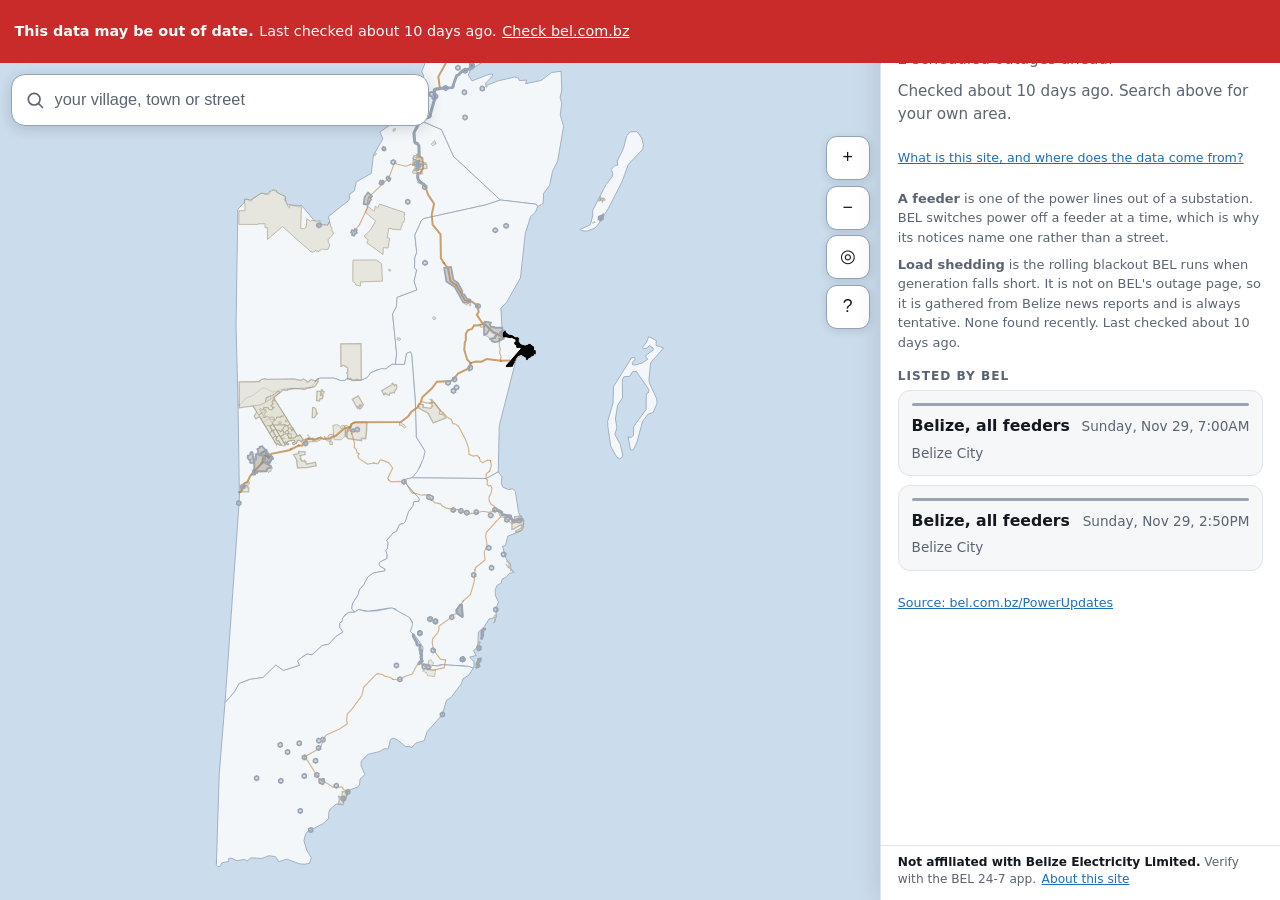
==== index.html @ ad86143f "data: refresh 2026-11-26T00:27Z" ====
<!doctype html>
<html lang="en">
<head>
<meta charset="utf-8">
<meta name="viewport" content="width=device-width, initial-scale=1, viewport-fit=cover">
<title>Belize power outages</title>
<meta name="description" content="Which BEL feeders have a scheduled power outage in Belize, and when. Compiled from BEL's public notices.">
<meta name="color-scheme" content="light dark">
<link rel="stylesheet" href="style.css?v=7419c476">
<link rel="icon" href="data:image/svg+xml,<svg xmlns='http://www.w3.org/2000/svg' viewBox='0 0 16 16'><text y='14' font-size='14'>&#9889;</text></svg>">
</head>
<body>

<div id="app">

  <main id="mapWrap">
    <svg id="map" role="img" aria-label="Map of Belize showing electricity feeder service areas">
      <g id="layerDistricts"></g>
      <g id="layerPlaces"></g>
      <g id="layerRoads"></g>
      <g id="layerFeeders"></g>
      <g id="layerPoints"></g>
      <g id="layerFeederLabels"></g>
      <g id="layerRoadLabels"></g>
      <g id="layerLabels"></g>
      <g id="layerPin"></g>
    </svg>
  </main>

  <div id="stale" class="banner" hidden>
    <strong>This data may be out of date.</strong>
    <span id="staleWhen"></span>
    <a id="staleLink" href="https://www.bel.com.bz/PowerUpdates/" rel="noopener">Check bel.com.bz</a>
  </div>

  <div class="topbar">
    <div class="searchwrap">
      <svg class="mag" viewBox="0 0 24 24" aria-hidden="true"><circle cx="11" cy="11" r="7"/><path d="M16.5 16.5 21 21"/></svg>
      <input id="q" type="search" autofocus autocomplete="off" autocapitalize="off"
             spellcheck="false" placeholder="your village, town or street"
             aria-label="Search for your village, town or street"
             role="combobox" aria-expanded="false" aria-controls="results">
      <button id="clear" type="button" aria-label="Clear search" hidden>&times;</button>
    </div>
    <ul id="results" role="listbox" hidden></ul>
  </div>

  <div class="mapctl">
    <button id="zin"  type="button" aria-label="Zoom in">+</button>
    <button id="zout" type="button" aria-label="Zoom out">&minus;</button>
    <button id="zfit" type="button" aria-label="Reset the map">&#9678;</button>
    <button id="legendBtn" type="button" aria-expanded="false" aria-controls="legend" aria-label="Map key">?</button>
  </div>

  <ul class="legend" id="legend" aria-label="Map key" hidden>
    <li><i class="sw off"></i>Off now</li>
    <li><i class="sw today"></i>Off today</li>
    <li><i class="sw soon"></i>Scheduled</li>
    <li><i class="sw none"></i>Nothing listed</li>
  </ul>

  <section id="sheet" class="sheet" aria-label="Outage details">
    <button id="grab" class="grab" type="button" aria-label="Expand or collapse the panel"><span></span></button>
    <div id="sheetBody" class="sheetbody" aria-live="polite"></div>
    <p class="disclaim">
      <strong>Not affiliated with Belize Electricity Limited.</strong>
      Verify with the BEL 24-7 app.
      <a class="linky" href="about.html">About this site</a>
    </p>
  </section>

</div>

<script src="vendor/fuse.min.js"></script>
<script src="data/bundle.js?v=7419c476"></script>
<script src="app.js?v=7419c476"></script>
</body>
</html>
---- style.css ----
/* Belize power outages. Map fills the screen, the answer rides over it in a
   sheet. Mobile first, 44px minimum tap targets. */

:root {
  --bg:#f6f7f9; --panel:#fff; --ink:#14181f; --dim:#5a6472; --line:#dfe4ea;
  --sea:#cbdcec; --land:#f4f7fa; --border:#93a3b5;
  --built:#e2e0d3; --builtline:#a89f88; --road:#c08a4a; --roadink:#7a5423;
  --off:#c92a2a; --today:#b45309; --soon:#1c6fb8; --none:#9aa5b4;
  --offbg:rgba(201,42,42,.55); --todaybg:rgba(180,83,9,.52);
  --soonbg:rgba(28,111,184,.46); --nonebg:rgba(120,133,150,.26);
  --focus:#1c6fb8;
  --shadow:0 -2px 24px rgba(16,24,40,.14);
  --chip:#eef1f5;
}
@media (prefers-color-scheme: dark) {
  :root {
    --bg:#0e1116; --panel:#171b22; --ink:#e8ecf2; --dim:#9aa5b4; --line:#2a313c;
    --sea:#0b0f14; --land:#1c222b; --border:#39424f;
    --built:#2b3340; --builtline:#4d5a6b; --road:#9a7248; --roadink:#d9a86a;
    --off:#ff6b6b; --today:#f0a04b; --soon:#69b3ff; --none:#6b7684;
    --offbg:rgba(255,107,107,.52); --todaybg:rgba(240,160,75,.48);
    --soonbg:rgba(105,179,255,.44); --nonebg:rgba(125,138,155,.26);
    --focus:#69b3ff;
    --shadow:0 -2px 24px rgba(0,0,0,.5);
    --chip:#222833;
  }
}

* { box-sizing:border-box; }
/* Any rule that sets display would otherwise beat the browser's [hidden]. */
[hidden] { display:none !important; }
html, body { margin:0; padding:0; height:100%; overflow:hidden; }
body {
  background:var(--bg); color:var(--ink);
  font:16px/1.5 system-ui, -apple-system, "Segoe UI", Roboto, Helvetica, Arial, sans-serif;
  -webkit-text-size-adjust:100%;
}
a { color:var(--soon); }
:focus-visible { outline:3px solid var(--focus); outline-offset:2px; }

#app { position:fixed; inset:0; overflow:hidden; }

/* ------------------------------------------------------------------ map */
#mapWrap { position:absolute; inset:0; }
#map { width:100%; height:100%; display:block; touch-action:none; background:var(--sea); }

.district { fill:var(--land); stroke:var(--border); stroke-width:.8; vector-effect:non-scaling-stroke; }
.place { fill:var(--built); stroke:var(--builtline); stroke-width:1;
         vector-effect:non-scaling-stroke; opacity:.7; }
.place.city { stroke-width:1.6; }
.place.town { stroke-width:1.3; }
.place.suburb, .place.neighbourhood { opacity:.6; }
.road { fill:none; stroke:var(--road); vector-effect:non-scaling-stroke; stroke-linecap:round; }
.road { opacity:.8; }
.road.trunk { stroke-width:2; }
.road.primary { stroke-width:1.2; opacity:.6; }
/* The feeder is what this map is for, so it outranks the settlement and road
   detail underneath it. A feeder with an outage is heavier again and carries a
   soft halo so it separates from the land at any zoom. */
.feeder { stroke-width:2.2; vector-effect:non-scaling-stroke; cursor:pointer;
          stroke-linejoin:round; }
.feeder.none  { fill:var(--nonebg);  stroke:var(--none); stroke-width:1.6; }
.feeder.soon  { fill:var(--soonbg);  stroke:var(--soon);  stroke-width:3.2; }
.feeder.today { fill:var(--todaybg); stroke:var(--today); stroke-width:3.2; }
.feeder.off   { fill:var(--offbg);   stroke:var(--off);   stroke-width:3.6; }
.feeder.soon, .feeder.today, .feeder.off {
  filter:drop-shadow(0 0 3px rgba(0,0,0,.35));
}
.feeder.line  { fill:none; stroke-width:5; }
.feeder.sel   { stroke-width:5; filter:drop-shadow(0 0 5px rgba(0,0,0,.5)); }
.feeder:focus-visible { outline:none; stroke-width:5; }
.dot { fill:var(--ink); opacity:.32; }
.pin { fill:none; stroke:var(--ink); vector-effect:non-scaling-stroke; }
.pin-core { fill:var(--ink); }
.plabel, .rlabel {
  paint-order:stroke; stroke:var(--sea); stroke-linejoin:round;
  text-anchor:middle; pointer-events:none;
  font-family:system-ui, -apple-system, "Segoe UI", Roboto, sans-serif;
}
.plabel { fill:var(--ink); }
.plabel.city, .plabel.town { font-weight:700; }
.rlabel { fill:var(--roadink); font-weight:600; letter-spacing:.02em; }
.flabel {
  paint-order:stroke; stroke:var(--panel); stroke-linejoin:round;
  text-anchor:middle; pointer-events:none; font-weight:700; letter-spacing:.01em;
  font-family:system-ui, -apple-system, "Segoe UI", Roboto, sans-serif;
}
.flabel.none  { fill:var(--dim); }
.flabel.soon  { fill:var(--soon); }
.flabel.today { fill:var(--today); }
.flabel.off   { fill:var(--off); }
.flabel.cancelled { fill:var(--dim); }

/* -------------------------------------------------------------- top bar */
.banner {
  position:absolute; top:0; left:0; right:0; z-index:40;
  background:var(--off); color:#fff; padding:.6rem .9rem; font-size:.9rem;
  display:flex; flex-wrap:wrap; gap:.35rem; align-items:baseline;
}
.banner a { color:#fff; min-height:44px; display:inline-flex; align-items:center; }

.topbar { position:absolute; top:0; left:0; right:0; z-index:30; padding:.6rem .7rem 0; }
.banner:not([hidden]) ~ .topbar { top:var(--banner-h, 52px); }

.searchwrap {
  position:relative; display:flex; align-items:center;
  background:var(--panel); border:1px solid var(--border); border-radius:14px;
  box-shadow:0 3px 14px rgba(16,24,40,.16);
}
.mag {
  width:20px; height:20px; margin-left:.8rem; flex:0 0 auto;
  fill:none; stroke:var(--dim); stroke-width:2; stroke-linecap:round;
}
#q {
  flex:1 1 auto; min-width:0; min-height:50px; padding:.6rem .6rem;
  font-size:1.02rem; color:var(--ink);
  background:none; border:0; -webkit-appearance:none; outline:none;
}
#q::placeholder { color:var(--dim); }
#q::-webkit-search-cancel-button { display:none; }
#clear {
  width:44px; height:44px; flex:0 0 auto; margin-right:.15rem;
  border:0; background:none; color:var(--dim); font-size:1.55rem; line-height:1; cursor:pointer;
}
#results {
  margin:.4rem 0 0; padding:.25rem; list-style:none; max-height:56vh; overflow-y:auto;
  background:var(--panel); border:1px solid var(--border); border-radius:12px;
  box-shadow:0 10px 28px rgba(16,24,40,.22);
}
#results li {
  padding:.7rem .75rem; min-height:44px; border-radius:8px; cursor:pointer;
  display:flex; justify-content:space-between; gap:.6rem; align-items:center;
}
#results li[aria-selected="true"], #results li:hover { background:var(--chip); }
#results .where { color:var(--dim); font-size:.8rem; white-space:nowrap; }
#results .none { color:var(--dim); cursor:default; }

/* --------------------------------------------------------- map controls */
.mapctl {
  position:absolute; right:.65rem; z-index:25;
  top:72px; display:flex; flex-direction:column; gap:.35rem;
}
.banner:not([hidden]) ~ .mapctl { top:calc(var(--banner-h, 52px) + 72px); }
.mapctl button {
  width:44px; height:44px; font-size:1.1rem; line-height:1;
  background:var(--panel); color:var(--ink);
  border:1px solid var(--border); border-radius:11px; cursor:pointer;
  box-shadow:0 2px 8px rgba(16,24,40,.12);
}

.legend {
  position:absolute; right:.65rem; top:72px; z-index:26;
  margin:0; padding:.55rem .7rem; list-style:none;
  display:flex; flex-direction:column; gap:.4rem;
  background:var(--panel); border:1px solid var(--border); border-radius:11px;
  font-size:.82rem; color:var(--dim); box-shadow:0 6px 18px rgba(16,24,40,.18);
}
.banner:not([hidden]) ~ .legend { top:calc(var(--banner-h, 52px) + 72px); }
.legend li { display:flex; align-items:center; gap:.45rem; }
.sw { width:14px; height:14px; border-radius:4px; border:1.5px solid; display:inline-block; flex:0 0 auto; }
.sw.off { background:var(--offbg); border-color:var(--off); }
.sw.today { background:var(--todaybg); border-color:var(--today); }
.sw.soon { background:var(--soonbg); border-color:var(--soon); }
.sw.none { background:var(--nonebg); border-color:var(--none); }

/* ---------------------------------------------------------------- sheet */
.sheet {
  position:absolute; left:0; right:0; bottom:0; z-index:35;
  height:var(--sheet-h, 44dvh);
  display:flex; flex-direction:column;
  background:var(--panel); border-top:1px solid var(--line);
  border-radius:18px 18px 0 0; box-shadow:var(--shadow);
  transition:height .22s cubic-bezier(.22,.61,.36,1);
  padding-bottom:env(safe-area-inset-bottom);
}
.sheet.dragging { transition:none; }
.grab {
  flex:0 0 auto; width:100%; height:30px; padding:0; border:0; background:none;
  cursor:grab; touch-action:none; display:flex; align-items:center; justify-content:center;
}
.grab span { display:block; width:42px; height:5px; border-radius:3px; background:var(--border); }
.sheetbody { flex:1 1 auto; overflow-y:auto; padding:0 1.05rem .4rem; -webkit-overflow-scrolling:touch; }
.disclaim {
  flex:0 0 auto; margin:0; padding:.5rem 1.05rem .7rem;
  border-top:1px solid var(--line); color:var(--dim); font-size:.76rem; line-height:1.45;
}
.disclaim strong { color:var(--ink); font-weight:600; }
.linky {
  border:0; background:none; padding:0 .1rem; font:inherit; color:var(--soon);
  text-decoration:underline; cursor:pointer;
}

/* ------------------------------------------------------- sheet contents */
.status { margin:.1rem 0 .15rem; font-size:1.5rem; font-weight:750; letter-spacing:-.02em; line-height:1.15; }
.status.off { color:var(--off); }
.status.today { color:var(--today); }
.status.soon { color:var(--soon); }
.status.clear { color:var(--ink); }
.status.cancelled { color:var(--dim); }
.where2 { margin:0 0 .1rem; font-size:.82rem; color:var(--dim); text-transform:uppercase; letter-spacing:.06em; font-weight:600; }
.sub { margin:.15rem 0 .6rem; color:var(--dim); font-size:.95rem; }

.chips { display:flex; flex-wrap:wrap; gap:.35rem; margin:.1rem 0 .7rem; }
.chip {
  display:inline-flex; align-items:center; gap:.35rem;
  padding:.28rem .6rem; border-radius:999px; font-size:.78rem; font-weight:600;
  background:var(--chip); color:var(--dim); border:1px solid transparent;
}
.chip.unscheduled { color:var(--off); border-color:var(--off); background:none; }
.chip.planned { color:var(--soon); border-color:var(--soon); background:none; }
.chip.cancelled { color:var(--today); border-color:var(--today); background:none; }
.chip.tentative { color:var(--today); border-color:var(--today); background:none;
                  text-transform:none; letter-spacing:0; }
.card.tentative { border-style:dashed; }
.card .chip { margin:0 0 .4rem; }

.card {
  border:1px solid var(--line); border-radius:12px; padding:.75rem .8rem;
  margin:0 0 .55rem; background:var(--bg); cursor:pointer; width:100%; text-align:left;
  display:block; font:inherit; color:inherit;
}
.card:hover { border-color:var(--border); }
.card .cardtop { display:flex; justify-content:space-between; gap:.5rem; align-items:baseline; }
.card .who { font-weight:650; font-size:.98rem; }
.card .when { font-size:.85rem; color:var(--dim); white-space:nowrap; }
.card .areas { margin:.3rem 0 0; font-size:.85rem; color:var(--dim);
  display:-webkit-box; -webkit-line-clamp:2; -webkit-box-orient:vertical; overflow:hidden; }
.card .bar { height:3px; border-radius:2px; margin:0 0 .5rem; }
.card .bar.off { background:var(--off); }
.card .bar.today { background:var(--today); }
.card .bar.soon { background:var(--soon); }
.card .bar.cancelled { background:var(--none); }

h3.hd { margin:.9rem 0 .35rem; font-size:.76rem; text-transform:uppercase;
        letter-spacing:.08em; color:var(--dim); font-weight:700; }
.kv { margin:0; font-size:.93rem; }
.kv div { display:flex; gap:.5rem; padding:.15rem 0; border-bottom:1px solid var(--line); }
.kv div:last-child { border-bottom:0; }
.kv dt { color:var(--dim); min-width:6.4rem; flex:0 0 auto; }
.kv dd { margin:0; }
.raw {
  margin:.25rem 0 0; padding:.65rem .75rem; font-size:.86rem; line-height:1.5;
  background:var(--bg); border:1px solid var(--line); border-radius:10px;
  color:var(--dim); white-space:pre-wrap; overflow-wrap:anywhere;
}
.caveat { margin:.5rem 0 0; font-size:.81rem; color:var(--dim); }
.meta { margin:.7rem 0 .2rem; font-size:.79rem; color:var(--dim); }
.meta a { min-height:44px; display:inline-flex; align-items:center; }
.sep { border:0; border-top:1px solid var(--line); margin:.9rem 0; }
.back {
  border:1px solid var(--border); background:var(--panel); color:var(--ink);
  border-radius:9px; padding:.4rem .7rem; font:inherit; font-size:.85rem;
  cursor:pointer; min-height:38px; margin:0 0 .6rem;
}

@media (min-width:760px) {
  .topbar { max-width:440px; }
  .sheet { left:auto; right:0; top:0; bottom:0; width:400px;
           height:auto !important; border-radius:0; border-left:1px solid var(--line);
           border-top:0; box-shadow:-2px 0 24px rgba(16,24,40,.12); }
  .grab { display:none; }
  .mapctl, .legend { right:calc(400px + .65rem); }
  .sheetbody { padding-top:1rem; }
}
@media (prefers-reduced-motion: reduce) {
  .sheet { transition:none; }
}
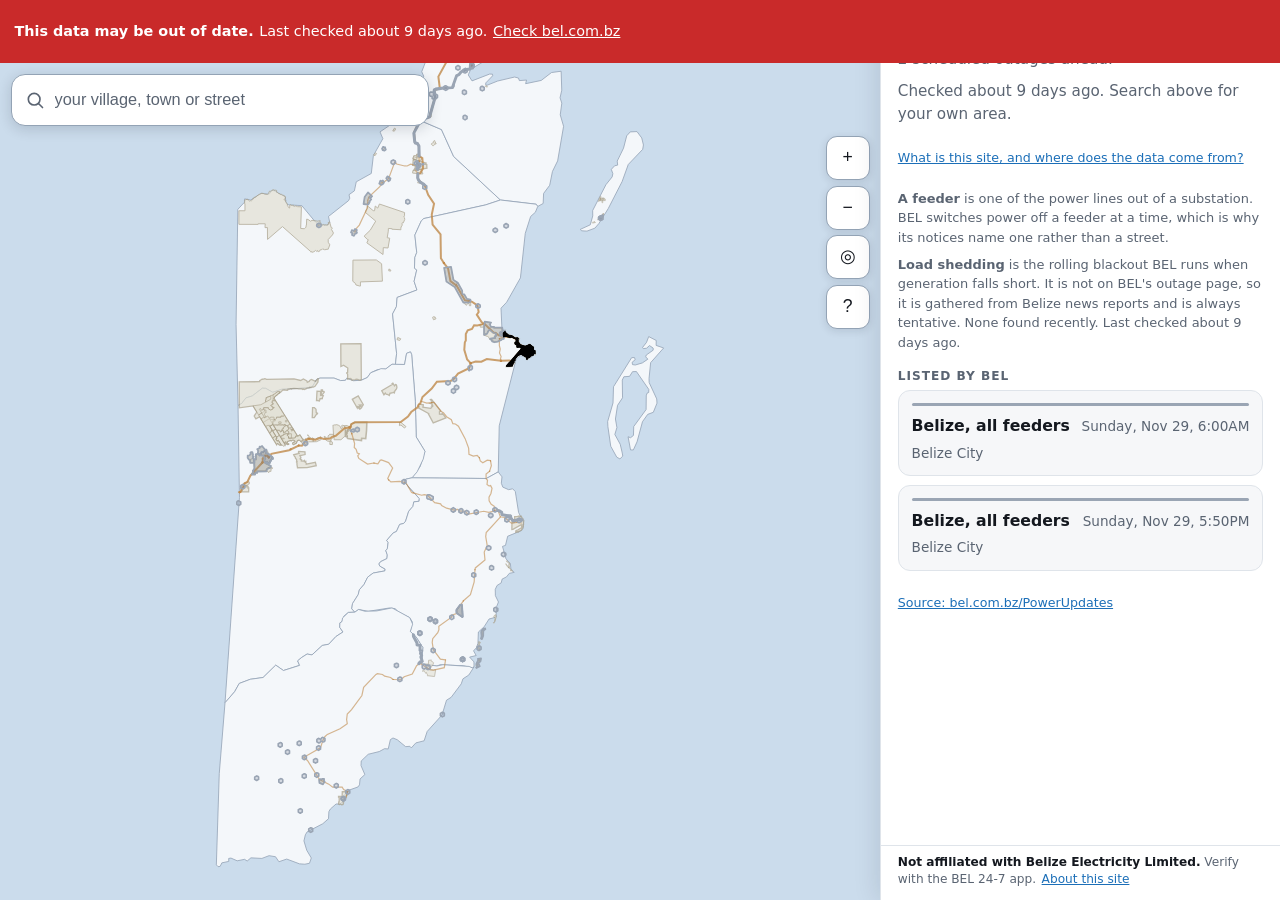
==== commit 8c8dc382: "data: refresh 2026-11-26T19:40Z" ====
--- a/index.html
+++ b/index.html
@@ -6,7 +6,7 @@
 <title>Belize power outages</title>
 <meta name="description" content="Which BEL feeders have a scheduled power outage in Belize, and when. Compiled from BEL's public notices.">
 <meta name="color-scheme" content="light dark">
-<link rel="stylesheet" href="style.css?v=7419c476">
+<link rel="stylesheet" href="style.css?v=d177c067">
 <link rel="icon" href="data:image/svg+xml,<svg xmlns='http://www.w3.org/2000/svg' viewBox='0 0 16 16'><text y='14' font-size='14'>&#9889;</text></svg>">
 </head>
 <body>
@@ -72,7 +72,7 @@
 </div>
 
 <script src="vendor/fuse.min.js"></script>
-<script src="data/bundle.js?v=7419c476"></script>
-<script src="app.js?v=7419c476"></script>
+<script src="data/bundle.js?v=d177c067"></script>
+<script src="app.js?v=d177c067"></script>
 </body>
 </html>
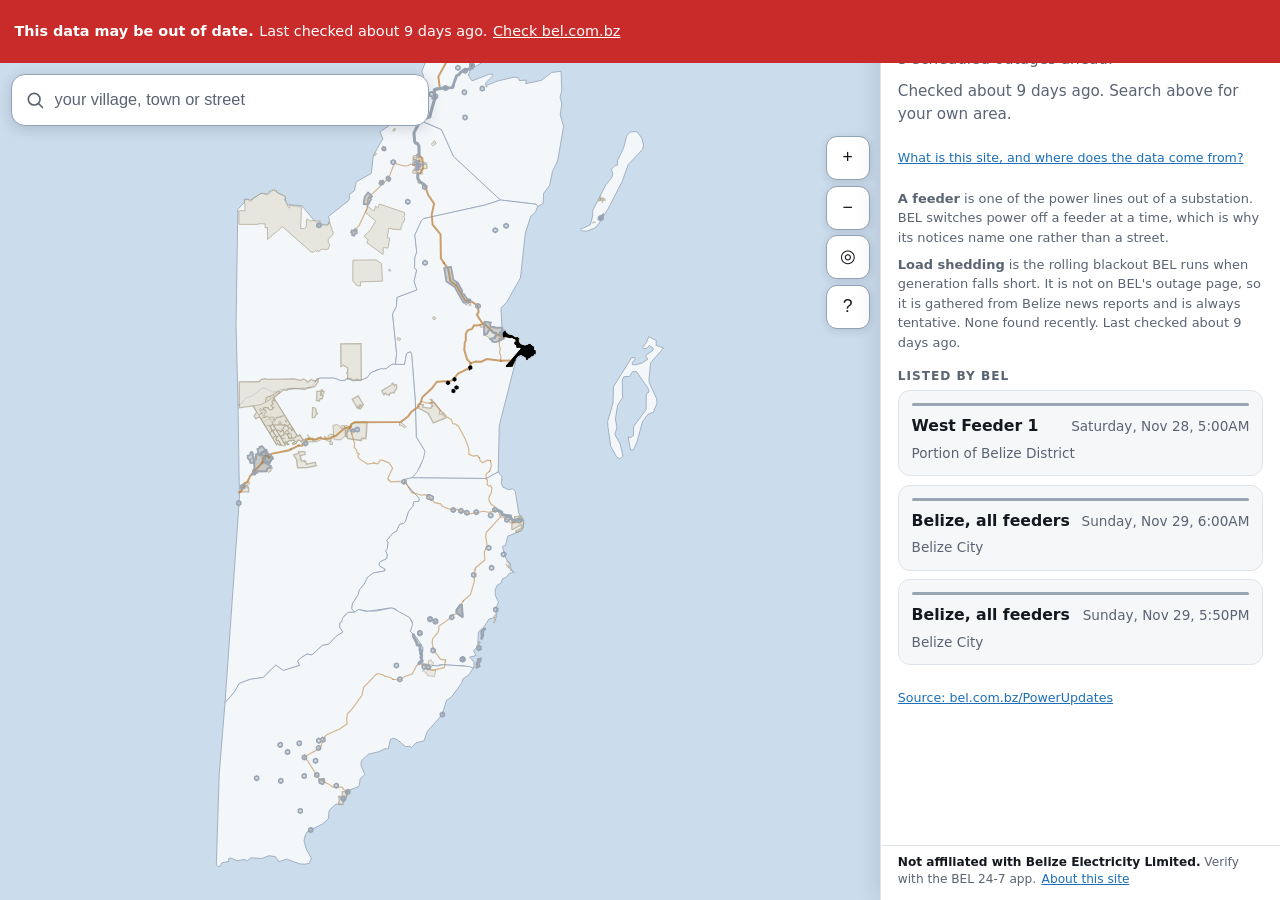
==== commit a03fa017: "data: refresh 2026-11-27T02:53Z" ====
--- a/index.html
+++ b/index.html
@@ -6,7 +6,7 @@
 <title>Belize power outages</title>
 <meta name="description" content="Which BEL feeders have a scheduled power outage in Belize, and when. Compiled from BEL's public notices.">
 <meta name="color-scheme" content="light dark">
-<link rel="stylesheet" href="style.css?v=d177c067">
+<link rel="stylesheet" href="style.css?v=845f0b92">
 <link rel="icon" href="data:image/svg+xml,<svg xmlns='http://www.w3.org/2000/svg' viewBox='0 0 16 16'><text y='14' font-size='14'>&#9889;</text></svg>">
 </head>
 <body>
@@ -72,7 +72,7 @@
 </div>
 
 <script src="vendor/fuse.min.js"></script>
-<script src="data/bundle.js?v=d177c067"></script>
-<script src="app.js?v=d177c067"></script>
+<script src="data/bundle.js?v=845f0b92"></script>
+<script src="app.js?v=845f0b92"></script>
 </body>
 </html>
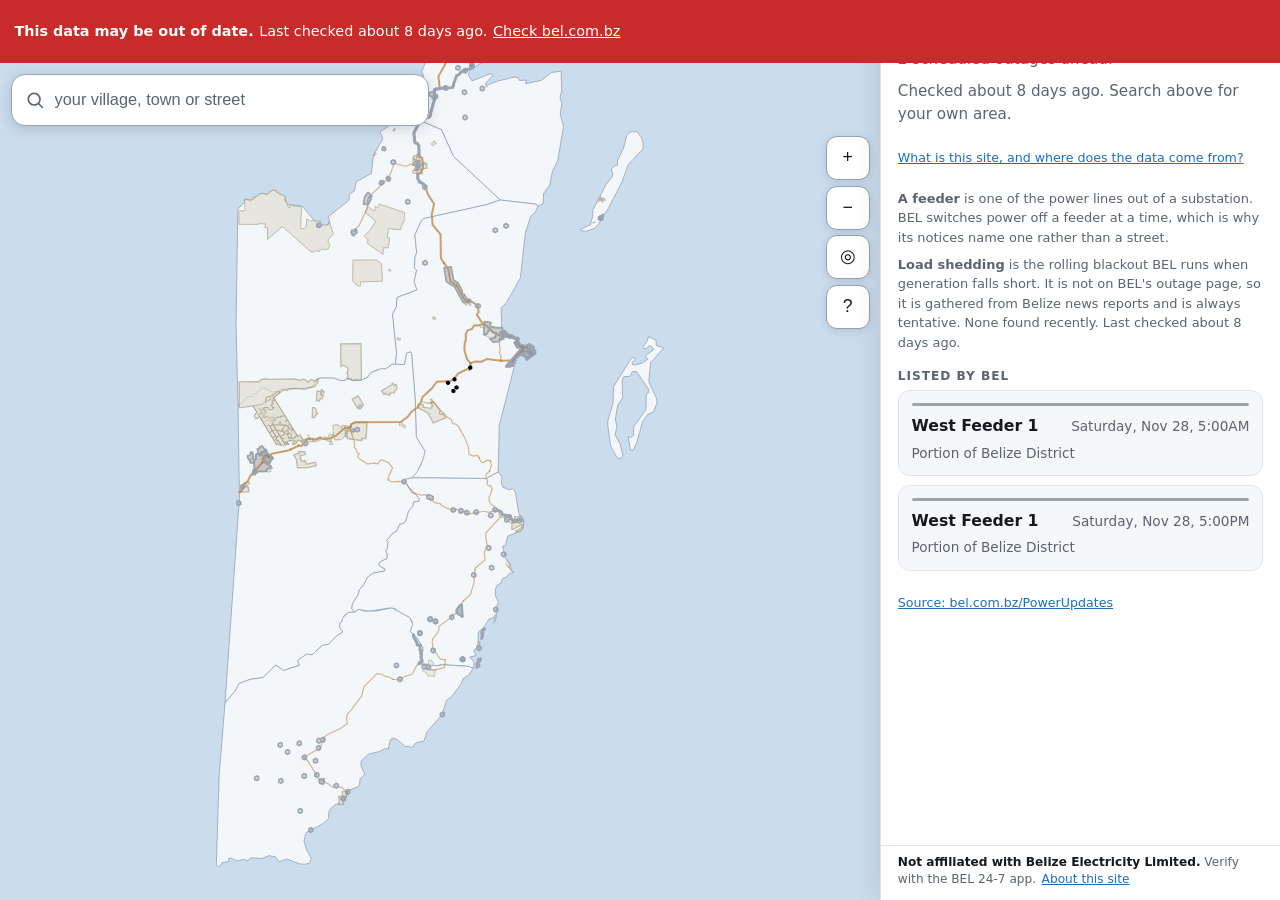
==== commit 76597efa: "data: refresh 2026-11-27T22:01Z" ====
--- a/index.html
+++ b/index.html
@@ -6,7 +6,7 @@
 <title>Belize power outages</title>
 <meta name="description" content="Which BEL feeders have a scheduled power outage in Belize, and when. Compiled from BEL's public notices.">
 <meta name="color-scheme" content="light dark">
-<link rel="stylesheet" href="style.css?v=845f0b92">
+<link rel="stylesheet" href="style.css?v=00791149">
 <link rel="icon" href="data:image/svg+xml,<svg xmlns='http://www.w3.org/2000/svg' viewBox='0 0 16 16'><text y='14' font-size='14'>&#9889;</text></svg>">
 </head>
 <body>
@@ -72,7 +72,7 @@
 </div>
 
 <script src="vendor/fuse.min.js"></script>
-<script src="data/bundle.js?v=845f0b92"></script>
-<script src="app.js?v=845f0b92"></script>
+<script src="data/bundle.js?v=00791149"></script>
+<script src="app.js?v=00791149"></script>
 </body>
 </html>
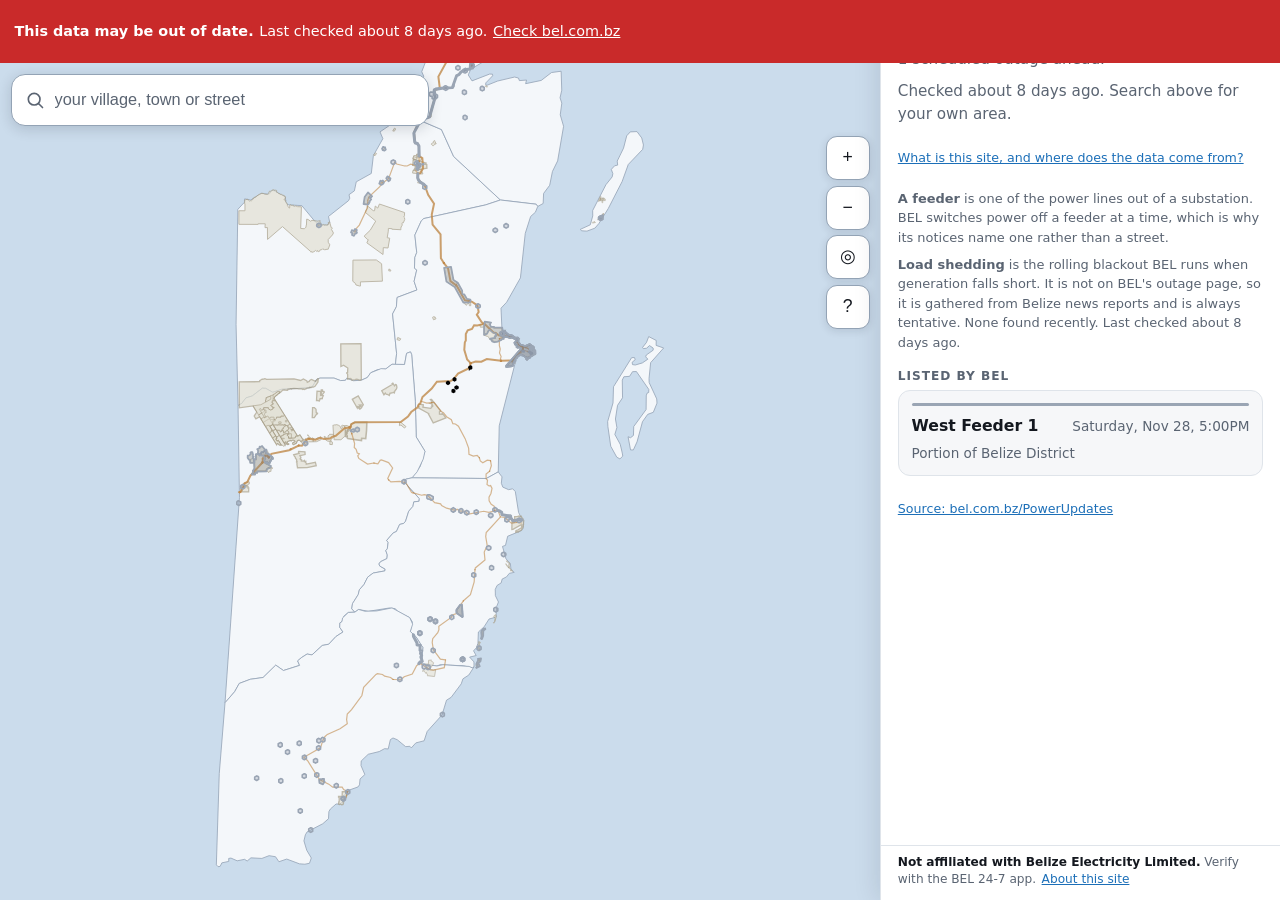
==== commit c1e093d5: "data: refresh 2026-11-28T03:56Z" ====
--- a/index.html
+++ b/index.html
@@ -6,7 +6,7 @@
 <title>Belize power outages</title>
 <meta name="description" content="Which BEL feeders have a scheduled power outage in Belize, and when. Compiled from BEL's public notices.">
 <meta name="color-scheme" content="light dark">
-<link rel="stylesheet" href="style.css?v=00791149">
+<link rel="stylesheet" href="style.css?v=563f879c">
 <link rel="icon" href="data:image/svg+xml,<svg xmlns='http://www.w3.org/2000/svg' viewBox='0 0 16 16'><text y='14' font-size='14'>&#9889;</text></svg>">
 </head>
 <body>
@@ -72,7 +72,7 @@
 </div>
 
 <script src="vendor/fuse.min.js"></script>
-<script src="data/bundle.js?v=00791149"></script>
-<script src="app.js?v=00791149"></script>
+<script src="data/bundle.js?v=563f879c"></script>
+<script src="app.js?v=563f879c"></script>
 </body>
 </html>
